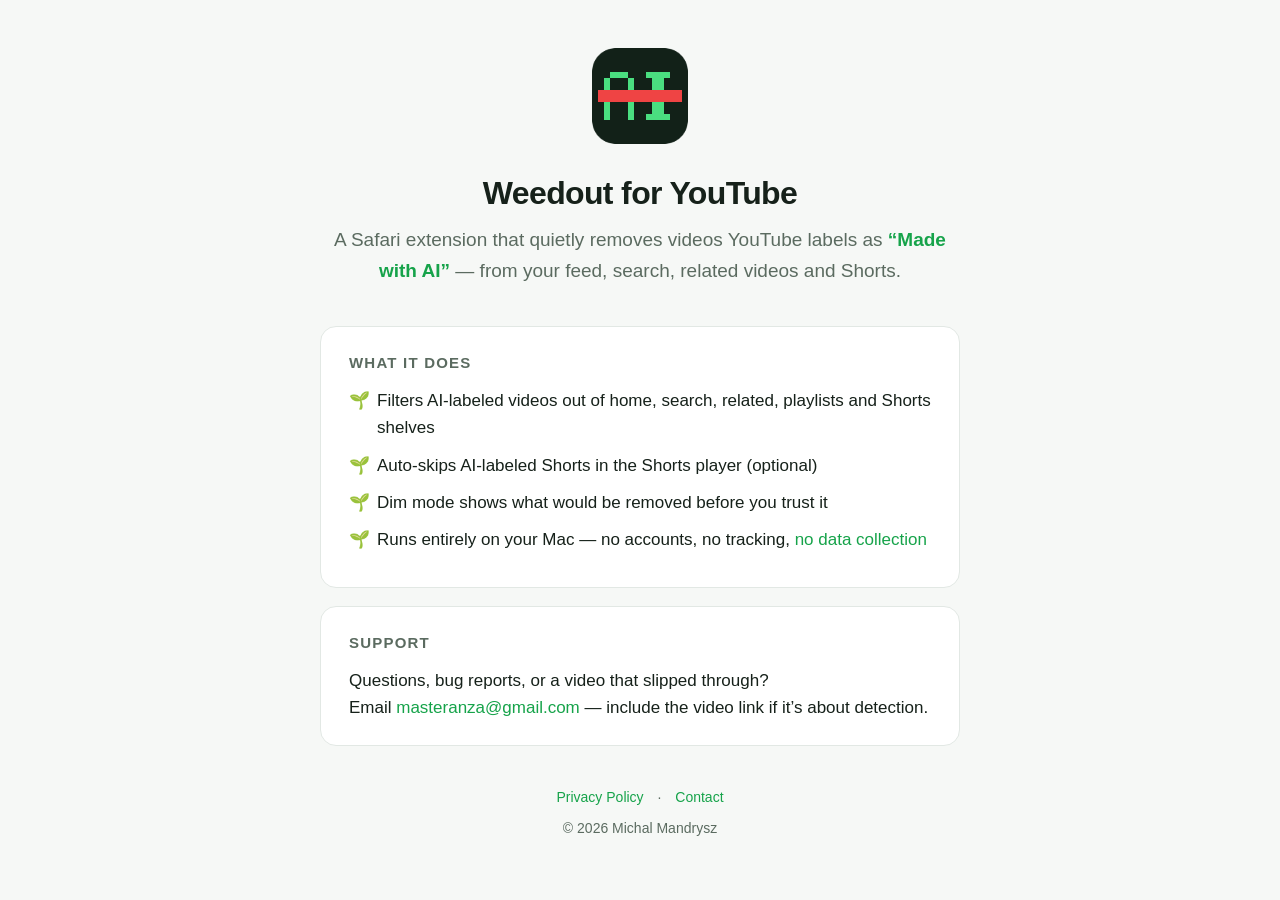
==== index.html @ 0d8144bb "Weedout for YouTube — support page and privacy policy Co-Authored-By: Claude Fable 5 <noreply@anthro" ====
<!DOCTYPE html>
<html lang="en">
<head>
<meta charset="utf-8">
<meta name="viewport" content="width=device-width, initial-scale=1">
<title>Weedout for YouTube</title>
<meta name="description" content="Weedout is a Safari extension that filters out videos YouTube labels as “Made with AI”.">
<link rel="icon" type="image/png" sizes="32x32" href="icon-32.png">
<link rel="apple-touch-icon" href="icon-128.png">
<style>
  :root {
    color-scheme: light dark;
    --bg: #f6f8f6;
    --card: #ffffff;
    --fg: #16211a;
    --muted: #5b6b60;
    --accent: #16a34a;
    --accent-bright: #4ade80;
    --danger: #dc2626;
    --line: #e2e8e4;
  }
  @media (prefers-color-scheme: dark) {
    :root {
      --bg: #0d1912;
      --card: #122118;
      --fg: #eef2ef;
      --muted: #9fb2a6;
      --accent: #4ade80;
      --line: #223429;
    }
  }
  * { box-sizing: border-box; margin: 0; padding: 0; }
  body {
    background: var(--bg);
    color: var(--fg);
    font: 17px/1.6 -apple-system, "SF Pro Text", "Segoe UI", Roboto, Helvetica, Arial, sans-serif;
    display: flex;
    min-height: 100vh;
    flex-direction: column;
    align-items: center;
    padding: 48px 20px;
  }
  main { max-width: 640px; width: 100%; }
  .hero { text-align: center; margin-bottom: 40px; }
  .hero img { width: 96px; height: 96px; border-radius: 22px; }
  h1 { font-size: 32px; margin: 16px 0 6px; letter-spacing: -0.02em; }
  .tag { color: var(--muted); font-size: 19px; }
  .tag b { color: var(--accent); font-weight: 600; }
  .card {
    background: var(--card);
    border: 1px solid var(--line);
    border-radius: 16px;
    padding: 24px 28px;
    margin: 18px 0;
  }
  .card h2 { font-size: 15px; text-transform: uppercase; letter-spacing: 0.08em; color: var(--muted); margin-bottom: 12px; }
  ul { list-style: none; }
  li { padding-left: 28px; position: relative; margin: 10px 0; }
  li::before { content: "🌱"; position: absolute; left: 0; }
  li.no::before { content: "🚫"; }
  a { color: var(--accent); text-decoration: none; }
  a:hover { text-decoration: underline; }
  footer {
    margin-top: 40px;
    color: var(--muted);
    font-size: 14px;
    text-align: center;
  }
  footer nav { margin-bottom: 8px; }
  footer nav a { margin: 0 10px; }
</style>
</head>
<body>
<main>
  <div class="hero">
    <img src="icon-128.png" alt="Weedout icon" width="96" height="96">
    <h1>Weedout for YouTube</h1>
    <p class="tag">A Safari extension that quietly removes videos YouTube labels as <b>“Made with AI”</b> — from your feed, search, related videos and Shorts.</p>
  </div>

  <div class="card">
    <h2>What it does</h2>
    <ul>
      <li>Filters AI-labeled videos out of home, search, related, playlists and Shorts shelves</li>
      <li>Auto-skips AI-labeled Shorts in the Shorts player (optional)</li>
      <li>Dim mode shows what would be removed before you trust it</li>
      <li>Runs entirely on your Mac — no accounts, no tracking, <a href="privacy.html">no data collection</a></li>
    </ul>
  </div>

  <div class="card">
    <h2>Support</h2>
    <p>Questions, bug reports, or a video that slipped through?<br>
    Email <a href="mailto:masteranza@gmail.com">masteranza@gmail.com</a> — include the video link if it’s about detection.</p>
  </div>

  <footer>
    <nav><a href="privacy.html">Privacy Policy</a> · <a href="mailto:masteranza@gmail.com">Contact</a></nav>
    © 2026 Michal Mandrysz
  </footer>
</main>
</body>
</html>
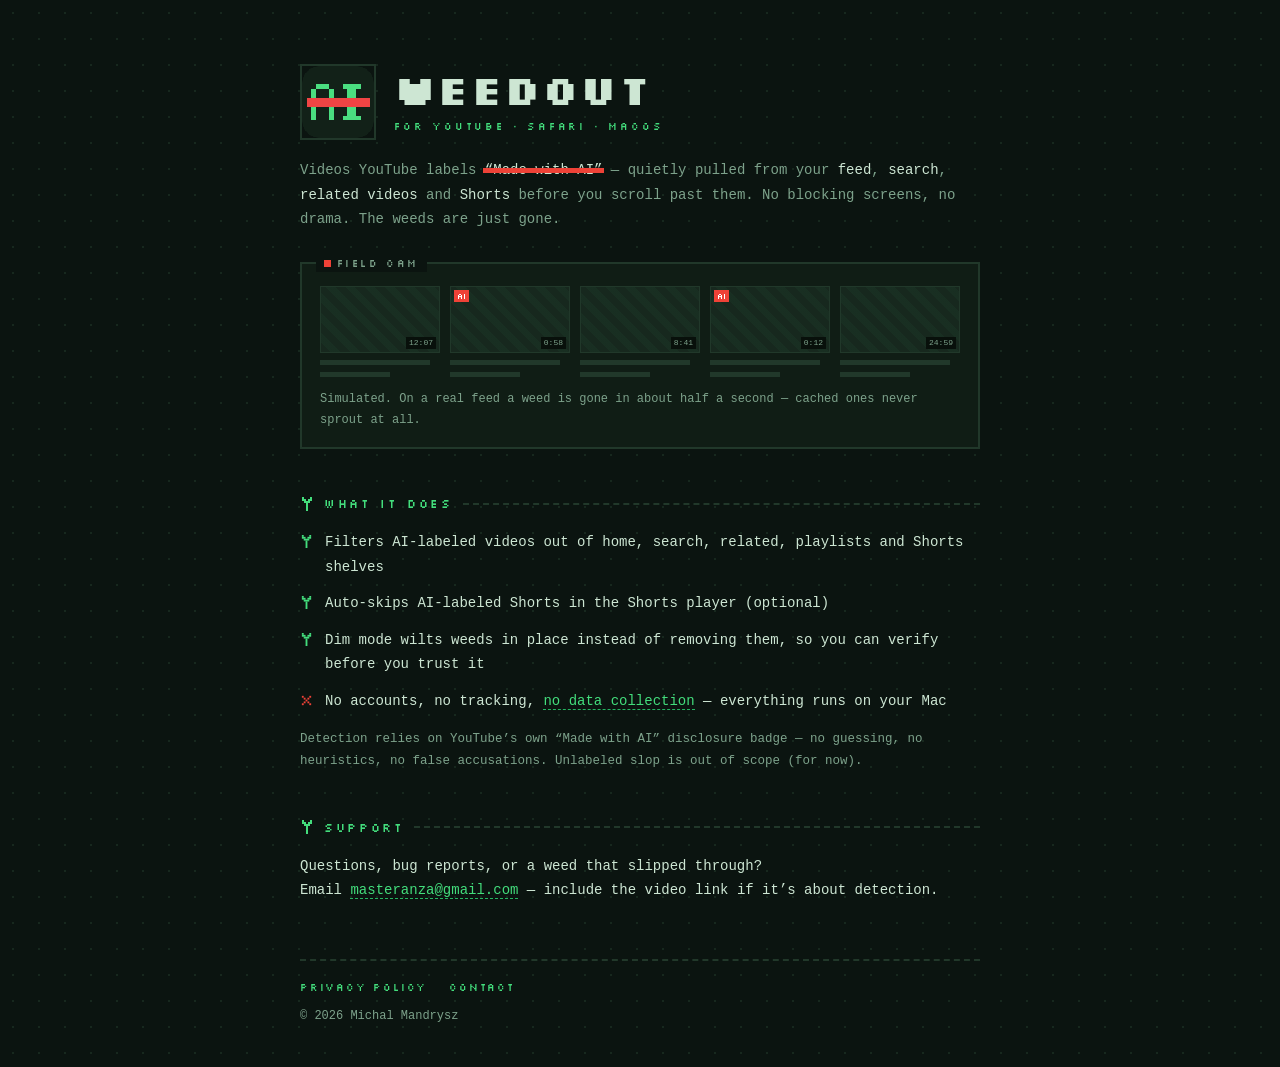
==== commit 1dad2b18: "Redesign: pixel field-terminal look to match the app icon Replaces the generic card layout with the " ====
--- a/index.html
+++ b/index.html
@@ -5,97 +5,64 @@
 <meta name="viewport" content="width=device-width, initial-scale=1">
 <title>Weedout for YouTube</title>
 <meta name="description" content="Weedout is a Safari extension that filters out videos YouTube labels as “Made with AI”.">
+<meta name="theme-color" content="#0b1410">
+<meta property="og:title" content="Weedout for YouTube">
+<meta property="og:description" content="A Safari extension that pulls videos YouTube labels “Made with AI” out of your feed.">
+<meta property="og:url" content="https://masteranza.github.io/weedout/">
+<meta property="og:image" content="https://masteranza.github.io/weedout/icon-128.png">
 <link rel="icon" type="image/png" sizes="32x32" href="icon-32.png">
 <link rel="apple-touch-icon" href="icon-128.png">
-<style>
-  :root {
-    color-scheme: light dark;
-    --bg: #f6f8f6;
-    --card: #ffffff;
-    --fg: #16211a;
-    --muted: #5b6b60;
-    --accent: #16a34a;
-    --accent-bright: #4ade80;
-    --danger: #dc2626;
-    --line: #e2e8e4;
-  }
-  @media (prefers-color-scheme: dark) {
-    :root {
-      --bg: #0d1912;
-      --card: #122118;
-      --fg: #eef2ef;
-      --muted: #9fb2a6;
-      --accent: #4ade80;
-      --line: #223429;
-    }
-  }
-  * { box-sizing: border-box; margin: 0; padding: 0; }
-  body {
-    background: var(--bg);
-    color: var(--fg);
-    font: 17px/1.6 -apple-system, "SF Pro Text", "Segoe UI", Roboto, Helvetica, Arial, sans-serif;
-    display: flex;
-    min-height: 100vh;
-    flex-direction: column;
-    align-items: center;
-    padding: 48px 20px;
-  }
-  main { max-width: 640px; width: 100%; }
-  .hero { text-align: center; margin-bottom: 40px; }
-  .hero img { width: 96px; height: 96px; border-radius: 22px; }
-  h1 { font-size: 32px; margin: 16px 0 6px; letter-spacing: -0.02em; }
-  .tag { color: var(--muted); font-size: 19px; }
-  .tag b { color: var(--accent); font-weight: 600; }
-  .card {
-    background: var(--card);
-    border: 1px solid var(--line);
-    border-radius: 16px;
-    padding: 24px 28px;
-    margin: 18px 0;
-  }
-  .card h2 { font-size: 15px; text-transform: uppercase; letter-spacing: 0.08em; color: var(--muted); margin-bottom: 12px; }
-  ul { list-style: none; }
-  li { padding-left: 28px; position: relative; margin: 10px 0; }
-  li::before { content: "🌱"; position: absolute; left: 0; }
-  li.no::before { content: "🚫"; }
-  a { color: var(--accent); text-decoration: none; }
-  a:hover { text-decoration: underline; }
-  footer {
-    margin-top: 40px;
-    color: var(--muted);
-    font-size: 14px;
-    text-align: center;
-  }
-  footer nav { margin-bottom: 8px; }
-  footer nav a { margin: 0 10px; }
-</style>
+<link rel="preconnect" href="https://fonts.googleapis.com">
+<link rel="preconnect" href="https://fonts.gstatic.com" crossorigin>
+<link href="https://fonts.googleapis.com/css2?family=Silkscreen:wght@400;700&display=swap" rel="stylesheet">
+<link rel="stylesheet" href="style.css">
 </head>
 <body>
 <main>
-  <div class="hero">
-    <img src="icon-128.png" alt="Weedout icon" width="96" height="96">
-    <h1>Weedout for YouTube</h1>
-    <p class="tag">A Safari extension that quietly removes videos YouTube labels as <b>“Made with AI”</b> — from your feed, search, related videos and Shorts.</p>
+  <header class="hero">
+    <img src="icon-128.png" alt="Weedout icon: pixel letters “AI” struck through with a red bar" class="mark" width="76" height="76">
+    <div>
+      <h1>WEEDOUT</h1>
+      <p class="sub">FOR YOUTUBE&ensp;·&ensp;SAFARI&ensp;·&ensp;MACOS</p>
+    </div>
+  </header>
+
+  <p class="tag">Videos YouTube labels <span class="strike">“Made&nbsp;with&nbsp;AI”</span> — quietly pulled
+  from your <b>feed</b>, <b>search</b>, <b>related videos</b> and <b>Shorts</b> before you scroll past them.
+  No blocking screens, no drama. The weeds are just gone.</p>
+
+  <div class="plot" aria-label="Animated demo: AI-labeled videos being removed from a row of video cards">
+    <span class="legend"><span class="dot"></span>FIELD CAM</span>
+    <div class="demo" aria-hidden="true">
+      <div class="vid"><div class="thumb"><span class="dur">12:07</span></div><div class="l1"></div><div class="l2"></div></div>
+      <div class="vid weed w1"><div class="thumb"><span class="chip">AI</span><span class="dur">0:58</span></div><div class="l1"></div><div class="l2"></div></div>
+      <div class="vid"><div class="thumb"><span class="dur">8:41</span></div><div class="l1"></div><div class="l2"></div></div>
+      <div class="vid weed w2"><div class="thumb"><span class="chip">AI</span><span class="dur">0:12</span></div><div class="l1"></div><div class="l2"></div></div>
+      <div class="vid"><div class="thumb"><span class="dur">24:59</span></div><div class="l1"></div><div class="l2"></div></div>
+    </div>
+    <p class="demo-note">Simulated. On a real feed a weed is gone in about half a second — cached ones never sprout at all.</p>
   </div>
 
-  <div class="card">
-    <h2>What it does</h2>
-    <ul>
-      <li>Filters AI-labeled videos out of home, search, related, playlists and Shorts shelves</li>
-      <li>Auto-skips AI-labeled Shorts in the Shorts player (optional)</li>
-      <li>Dim mode shows what would be removed before you trust it</li>
-      <li>Runs entirely on your Mac — no accounts, no tracking, <a href="privacy.html">no data collection</a></li>
-    </ul>
-  </div>
+  <h2><svg viewBox="0 0 7 7" width="14" height="14" aria-hidden="true"><g fill="#43dd7c"><rect x="1" y="0" width="1" height="1"/><rect x="5" y="0" width="1" height="1"/><rect x="1" y="1" width="2" height="1"/><rect x="4" y="1" width="2" height="1"/><rect x="2" y="2" width="3" height="1"/><rect x="3" y="3" width="1" height="4"/></g></svg>WHAT IT DOES</h2>
+  <ul>
+    <li><svg viewBox="0 0 7 7" width="13" height="13" aria-hidden="true"><g fill="#43dd7c"><rect x="1" y="0" width="1" height="1"/><rect x="5" y="0" width="1" height="1"/><rect x="1" y="1" width="2" height="1"/><rect x="4" y="1" width="2" height="1"/><rect x="2" y="2" width="3" height="1"/><rect x="3" y="3" width="1" height="4"/></g></svg>
+      <span>Filters AI-labeled videos out of home, search, related, playlists and Shorts shelves</span></li>
+    <li><svg viewBox="0 0 7 7" width="13" height="13" aria-hidden="true"><g fill="#43dd7c"><rect x="1" y="0" width="1" height="1"/><rect x="5" y="0" width="1" height="1"/><rect x="1" y="1" width="2" height="1"/><rect x="4" y="1" width="2" height="1"/><rect x="2" y="2" width="3" height="1"/><rect x="3" y="3" width="1" height="4"/></g></svg>
+      <span>Auto-skips AI-labeled Shorts in the Shorts player (optional)</span></li>
+    <li><svg viewBox="0 0 7 7" width="13" height="13" aria-hidden="true"><g fill="#43dd7c"><rect x="1" y="0" width="1" height="1"/><rect x="5" y="0" width="1" height="1"/><rect x="1" y="1" width="2" height="1"/><rect x="4" y="1" width="2" height="1"/><rect x="2" y="2" width="3" height="1"/><rect x="3" y="3" width="1" height="4"/></g></svg>
+      <span>Dim mode wilts weeds in place instead of removing them, so you can verify before you trust it</span></li>
+    <li><svg viewBox="0 0 7 7" width="13" height="13" aria-hidden="true"><g fill="#ee4237"><rect x="1" y="1" width="1" height="1"/><rect x="5" y="1" width="1" height="1"/><rect x="2" y="2" width="1" height="1"/><rect x="4" y="2" width="1" height="1"/><rect x="3" y="3" width="1" height="1"/><rect x="2" y="4" width="1" height="1"/><rect x="4" y="4" width="1" height="1"/><rect x="1" y="5" width="1" height="1"/><rect x="5" y="5" width="1" height="1"/></g></svg>
+      <span>No accounts, no tracking, <a href="privacy.html">no data collection</a> — everything runs on your Mac</span></li>
+  </ul>
+  <p class="fineprint">Detection relies on YouTube’s own “Made with AI” disclosure badge — no guessing,
+  no heuristics, no false accusations. Unlabeled slop is out of scope (for now).</p>
 
-  <div class="card">
-    <h2>Support</h2>
-    <p>Questions, bug reports, or a video that slipped through?<br>
-    Email <a href="mailto:masteranza@gmail.com">masteranza@gmail.com</a> — include the video link if it’s about detection.</p>
-  </div>
+  <h2><svg viewBox="0 0 7 7" width="14" height="14" aria-hidden="true"><g fill="#43dd7c"><rect x="1" y="0" width="1" height="1"/><rect x="5" y="0" width="1" height="1"/><rect x="1" y="1" width="2" height="1"/><rect x="4" y="1" width="2" height="1"/><rect x="2" y="2" width="3" height="1"/><rect x="3" y="3" width="1" height="4"/></g></svg>SUPPORT</h2>
+  <p>Questions, bug reports, or a weed that slipped through?<br>
+  Email <a href="mailto:masteranza@gmail.com">masteranza@gmail.com</a> — include the video link if it’s about detection.</p>
 
   <footer>
-    <nav><a href="privacy.html">Privacy Policy</a> · <a href="mailto:masteranza@gmail.com">Contact</a></nav>
+    <nav><a href="privacy.html">PRIVACY POLICY</a> <a href="mailto:masteranza@gmail.com">CONTACT</a></nav>
     © 2026 Michal Mandrysz
   </footer>
 </main>
--- a/style.css
+++ b/style.css
@@ -0,0 +1,242 @@
+/* Weedout — field-terminal stylesheet.
+   Pixel display type (Silkscreen) + system mono, dark garden palette
+   lifted from the app icon: green pixel letters, red strike bar. */
+
+:root {
+  color-scheme: dark;
+  --soil:   #0b1410;   /* page */
+  --bed:    #101d15;   /* panels */
+  --line:   #21382a;   /* rules & borders */
+  --dim:    #17281e;   /* thumb fill */
+  --fg:     #cde6d3;
+  --muted:  #7da28b;
+  --sprout: #43dd7c;   /* icon letter green */
+  --leaf:   #23b45f;
+  --bar:    #ee4237;   /* icon strike red */
+  --ink:    #08100b;
+  --pixel: "Silkscreen", monospace;
+  --mono: ui-monospace, "SF Mono", Menlo, Consolas, "Liberation Mono", monospace;
+}
+
+* { box-sizing: border-box; margin: 0; padding: 0; }
+
+html { background: var(--soil); }
+
+body {
+  background:
+    radial-gradient(var(--dim) 1px, transparent 1px) 0 0 / 26px 26px,
+    var(--soil);
+  color: var(--fg);
+  font: 14px/1.75 var(--mono);
+  display: flex;
+  flex-direction: column;
+  align-items: center;
+  min-height: 100vh;
+  padding: clamp(28px, 6vw, 64px) 20px 40px;
+}
+
+main { max-width: 680px; width: 100%; }
+
+::selection { background: var(--sprout); color: var(--ink); }
+:focus-visible { outline: 2px solid var(--sprout); outline-offset: 3px; }
+
+a { color: var(--sprout); text-decoration: none; border-bottom: 1px dashed var(--leaf); }
+a:hover { background: var(--sprout); color: var(--ink); border-bottom-color: var(--sprout); }
+
+b, strong { color: var(--fg); }
+
+/* ---- hero ---------------------------------------------------- */
+
+.hero { display: flex; align-items: center; gap: 18px; margin-bottom: 14px; }
+.hero .mark {
+  width: 76px; height: 76px;
+  image-rendering: pixelated;
+  border: 2px solid var(--line);
+  flex-shrink: 0;
+}
+h1 {
+  font-family: var(--pixel);
+  font-weight: 700;
+  font-size: clamp(28px, 7vw, 42px);
+  line-height: 1;
+  letter-spacing: 0.03em;
+  color: var(--fg);
+}
+.sub {
+  font-family: var(--pixel);
+  font-size: 10px;
+  letter-spacing: 0.28em;
+  color: var(--sprout);
+  margin-top: 8px;
+}
+
+.tag { color: var(--muted); margin: 18px 0 30px; }
+.tag b { color: var(--fg); font-weight: 400; }
+
+/* red strike, straight over the words like the icon bar */
+.strike { position: relative; white-space: nowrap; color: var(--fg); }
+.strike::after {
+  content: "";
+  position: absolute;
+  left: -2px; right: -2px; top: 52%;
+  height: 5px;
+  margin-top: -2px;
+  background: var(--bar);
+}
+
+/* ---- section headers ----------------------------------------- */
+
+h2 {
+  display: flex;
+  align-items: center;
+  gap: 10px;
+  font-family: var(--pixel);
+  font-weight: 400;
+  font-size: 12px;
+  letter-spacing: 0.22em;
+  color: var(--sprout);
+  margin: 44px 0 16px;
+}
+h2 svg { flex-shrink: 0; }
+h2::after { content: ""; flex: 1; border-top: 2px dashed var(--line); }
+
+/* ---- lists ---------------------------------------------------- */
+
+ul { list-style: none; }
+li { display: flex; gap: 12px; margin: 12px 0; }
+li svg { flex-shrink: 0; margin-top: 5px; }
+
+.fineprint { color: var(--muted); font-size: 12.5px; margin-top: 16px; }
+
+/* ---- framed panels (fieldset-style legend) -------------------- */
+
+.plot { position: relative; border: 2px solid var(--line); background: var(--bed); padding: 22px 18px 16px; margin: 30px 0; }
+.plot .legend {
+  position: absolute;
+  top: -9px; left: 14px;
+  background: var(--soil);
+  padding: 0 8px;
+  font-family: var(--pixel);
+  font-size: 10px;
+  letter-spacing: 0.24em;
+  color: var(--muted);
+}
+.plot .legend .dot {
+  display: inline-block;
+  width: 7px; height: 7px;
+  background: var(--bar);
+  margin-right: 6px;
+  animation: blink 2s steps(1) infinite;
+}
+
+/* ---- demo: weeds pulled from a feed row ----------------------- */
+
+.demo { display: flex; gap: 10px; }
+.vid { flex: 1 1 0; min-width: 0; }
+.thumb {
+  position: relative;
+  aspect-ratio: 16 / 9;
+  background:
+    repeating-linear-gradient(45deg, transparent 0 7px, rgba(67, 221, 124, 0.04) 7px 14px),
+    var(--dim);
+  border: 1px solid var(--line);
+  overflow: hidden;
+}
+.dur {
+  position: absolute;
+  right: 3px; bottom: 3px;
+  font-size: 8px;
+  line-height: 1;
+  padding: 2px 3px;
+  background: var(--ink);
+  color: var(--muted);
+}
+.chip {
+  position: absolute;
+  left: 3px; top: 3px;
+  font-family: var(--pixel);
+  font-size: 8px;
+  line-height: 1;
+  padding: 2px 3px;
+  background: var(--bar);
+  color: #fff;
+}
+.l1, .l2 { height: 5px; background: var(--line); margin-top: 7px; }
+.l1 { width: 92%; }
+.l2 { width: 58%; }
+
+.weed .thumb::after {
+  content: "";
+  position: absolute;
+  left: 4%; right: 4%; top: 46%;
+  height: 4px;
+  background: var(--bar);
+  transform: scaleX(0);
+  transform-origin: left;
+  animation: strike 9s infinite;
+}
+.weed {
+  transform-origin: 35% 100%;
+  animation: pull 9s infinite;
+}
+.w2, .w2 .thumb::after { animation-delay: -4.5s; }
+
+@keyframes strike {
+  0%, 20%   { transform: scaleX(0); }
+  25%, 50%  { transform: scaleX(1); }
+  51%, 100% { transform: scaleX(0); }
+}
+@keyframes pull {
+  0%, 27%   { flex-grow: 1; opacity: 1; transform: none; filter: none; }
+  32%       { flex-grow: 1; opacity: 1; transform: rotate(-2.5deg); filter: saturate(0.35) brightness(0.85); }
+  40%       { flex-grow: 1; opacity: 0; transform: translateY(-38px) rotate(7deg); filter: saturate(0.2); }
+  50%, 80%  { flex-grow: 0.001; opacity: 0; transform: translateY(-38px) rotate(7deg); }
+  88%       { flex-grow: 1; opacity: 0; transform: none; filter: none; }
+  96%, 100% { flex-grow: 1; opacity: 1; transform: none; filter: none; }
+}
+@keyframes blink { 50% { opacity: 0.15; } }
+
+.demo-note { color: var(--muted); font-size: 12px; margin-top: 12px; }
+
+@media (prefers-reduced-motion: reduce) {
+  .weed, .weed .thumb::after, .plot .legend .dot { animation: none; }
+  .weed { opacity: 0.45; filter: saturate(0.3); }
+  .weed .thumb::after { transform: scaleX(1); }
+}
+
+@media (max-width: 480px) {
+  .demo .vid:nth-child(5) { display: none; }
+  .hero { gap: 14px; }
+  .hero .mark { width: 60px; height: 60px; }
+  .sub { font-size: 9px; letter-spacing: 0.16em; }
+}
+
+/* ---- prose pages (privacy) ------------------------------------ */
+
+.crumb { font-family: var(--pixel); font-size: 10px; letter-spacing: 0.2em; margin-bottom: 28px; }
+.crumb a { border-bottom: none; }
+.date { color: var(--muted); font-size: 12px; margin: 6px 0 26px; }
+.prose h2 { margin: 34px 0 10px; }
+.prose p { margin: 10px 0; }
+.lead { font-weight: 700; }
+.lead p { margin: 0; }
+
+/* ---- footer --------------------------------------------------- */
+
+footer {
+  margin-top: 56px;
+  padding-top: 18px;
+  border-top: 2px dashed var(--line);
+  color: var(--muted);
+  font-size: 12px;
+}
+footer nav {
+  font-family: var(--pixel);
+  font-size: 10px;
+  letter-spacing: 0.18em;
+  margin-bottom: 10px;
+  display: flex;
+  gap: 22px;
+  flex-wrap: wrap;
+}
+footer nav a { border-bottom: none; }
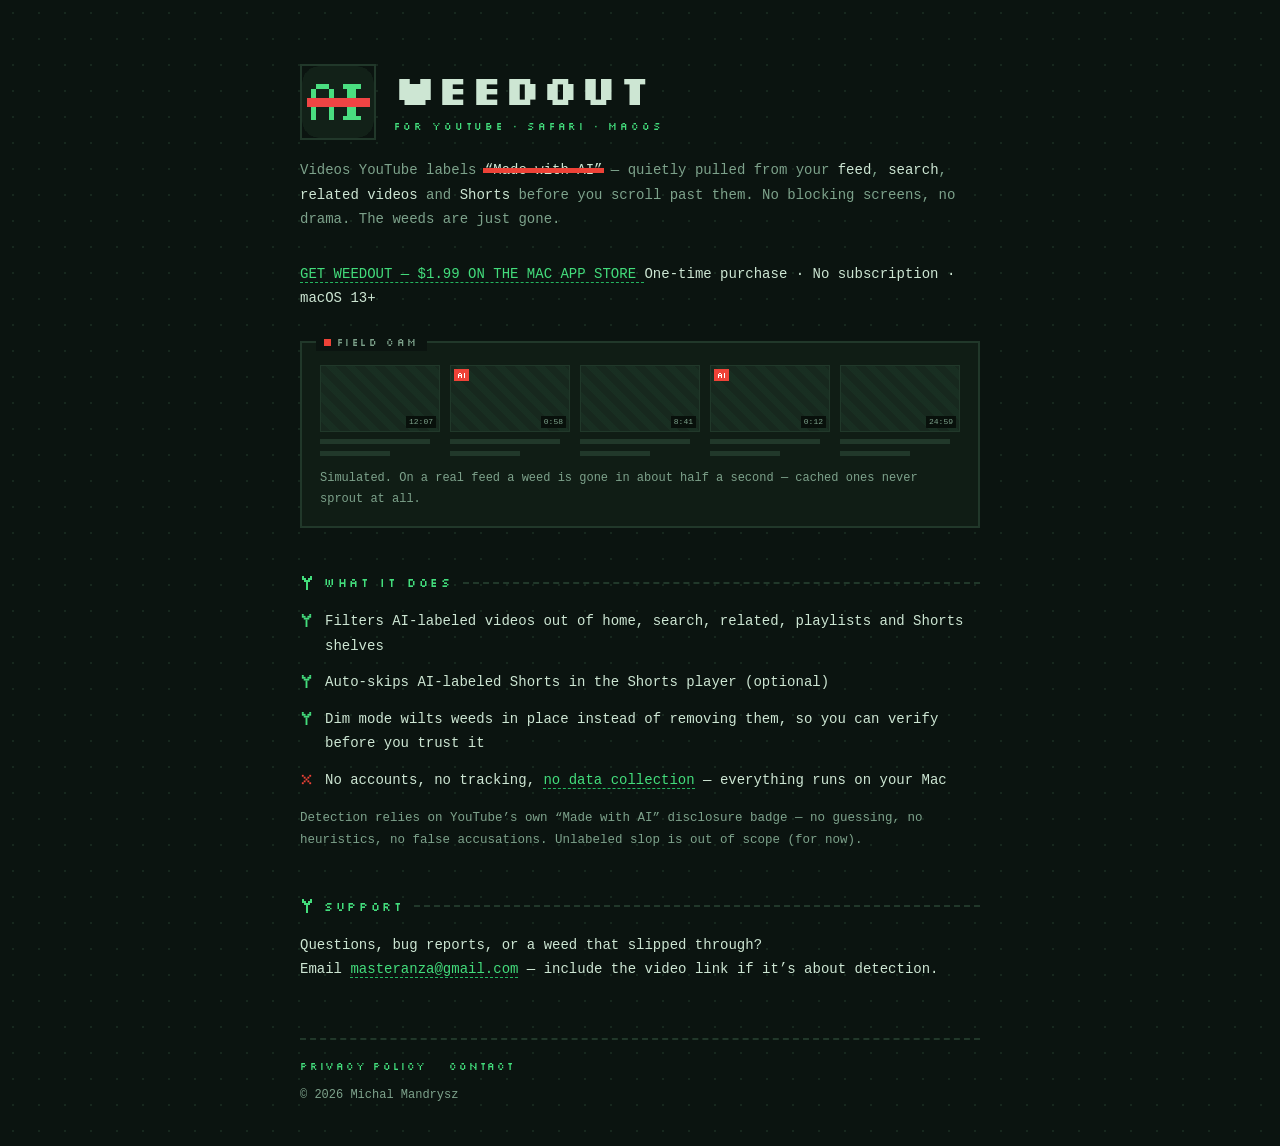
==== commit f4418d97: "Add Mac App Store purchase link" ====
--- a/index.html
+++ b/index.html
@@ -30,6 +30,13 @@
   <p class="tag">Videos YouTube labels <span class="strike">“Made&nbsp;with&nbsp;AI”</span> — quietly pulled
   from your <b>feed</b>, <b>search</b>, <b>related videos</b> and <b>Shorts</b> before you scroll past them.
   No blocking screens, no drama. The weeds are just gone.</p>
+
+  <div class="store-cta">
+    <a class="store-button" href="https://apps.apple.com/app/weedout-ai-for-youtube/id6804296217?mt=12" rel="noopener">
+      GET WEEDOUT — $1.99 ON THE MAC APP STORE
+    </a>
+    <span>One-time purchase · No subscription · macOS 13+</span>
+  </div>
 
   <div class="plot" aria-label="Animated demo: AI-labeled videos being removed from a row of video cards">
     <span class="legend"><span class="dot"></span>FIELD CAM</span>
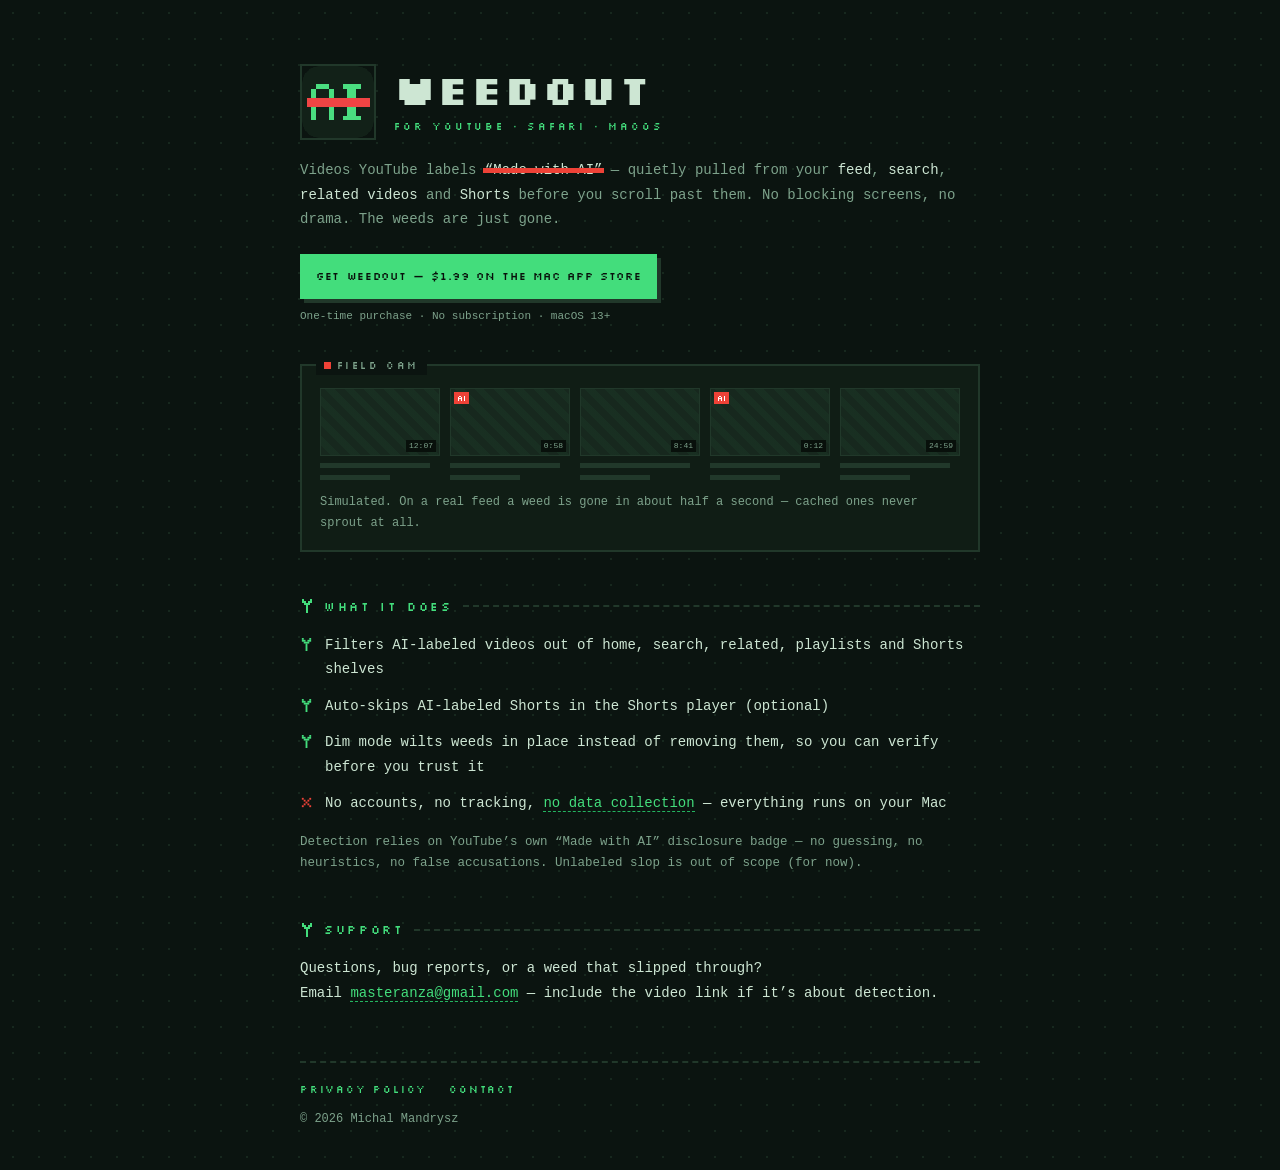
==== commit 7179990d: "Advertise the Weedout sitemap" ====
--- a/index.html
+++ b/index.html
@@ -12,6 +12,7 @@
 <meta property="og:image" content="https://masteranza.github.io/weedout/icon-128.png">
 <link rel="icon" type="image/png" sizes="32x32" href="icon-32.png">
 <link rel="apple-touch-icon" href="icon-128.png">
+<link rel="sitemap" type="application/xml" href="sitemap.xml">
 <link rel="preconnect" href="https://fonts.googleapis.com">
 <link rel="preconnect" href="https://fonts.gstatic.com" crossorigin>
 <link href="https://fonts.googleapis.com/css2?family=Silkscreen:wght@400;700&display=swap" rel="stylesheet">
--- a/style.css
+++ b/style.css
@@ -73,6 +73,21 @@
 .tag { color: var(--muted); margin: 18px 0 30px; }
 .tag b { color: var(--fg); font-weight: 400; }
 
+.store-cta { display: flex; flex-direction: column; align-items: flex-start; gap: 8px; margin: -8px 0 38px; }
+.store-button {
+  display: inline-block;
+  padding: 11px 14px;
+  border: 2px solid var(--sprout);
+  background: var(--sprout);
+  color: var(--ink);
+  font-family: var(--pixel);
+  font-size: 11px;
+  letter-spacing: 0.06em;
+  box-shadow: 4px 4px 0 var(--line);
+}
+.store-button:hover { background: var(--fg); border-color: var(--fg); }
+.store-cta span { color: var(--muted); font-size: 11px; }
+
 /* red strike, straight over the words like the icon bar */
 .strike { position: relative; white-space: nowrap; color: var(--fg); }
 .strike::after {
